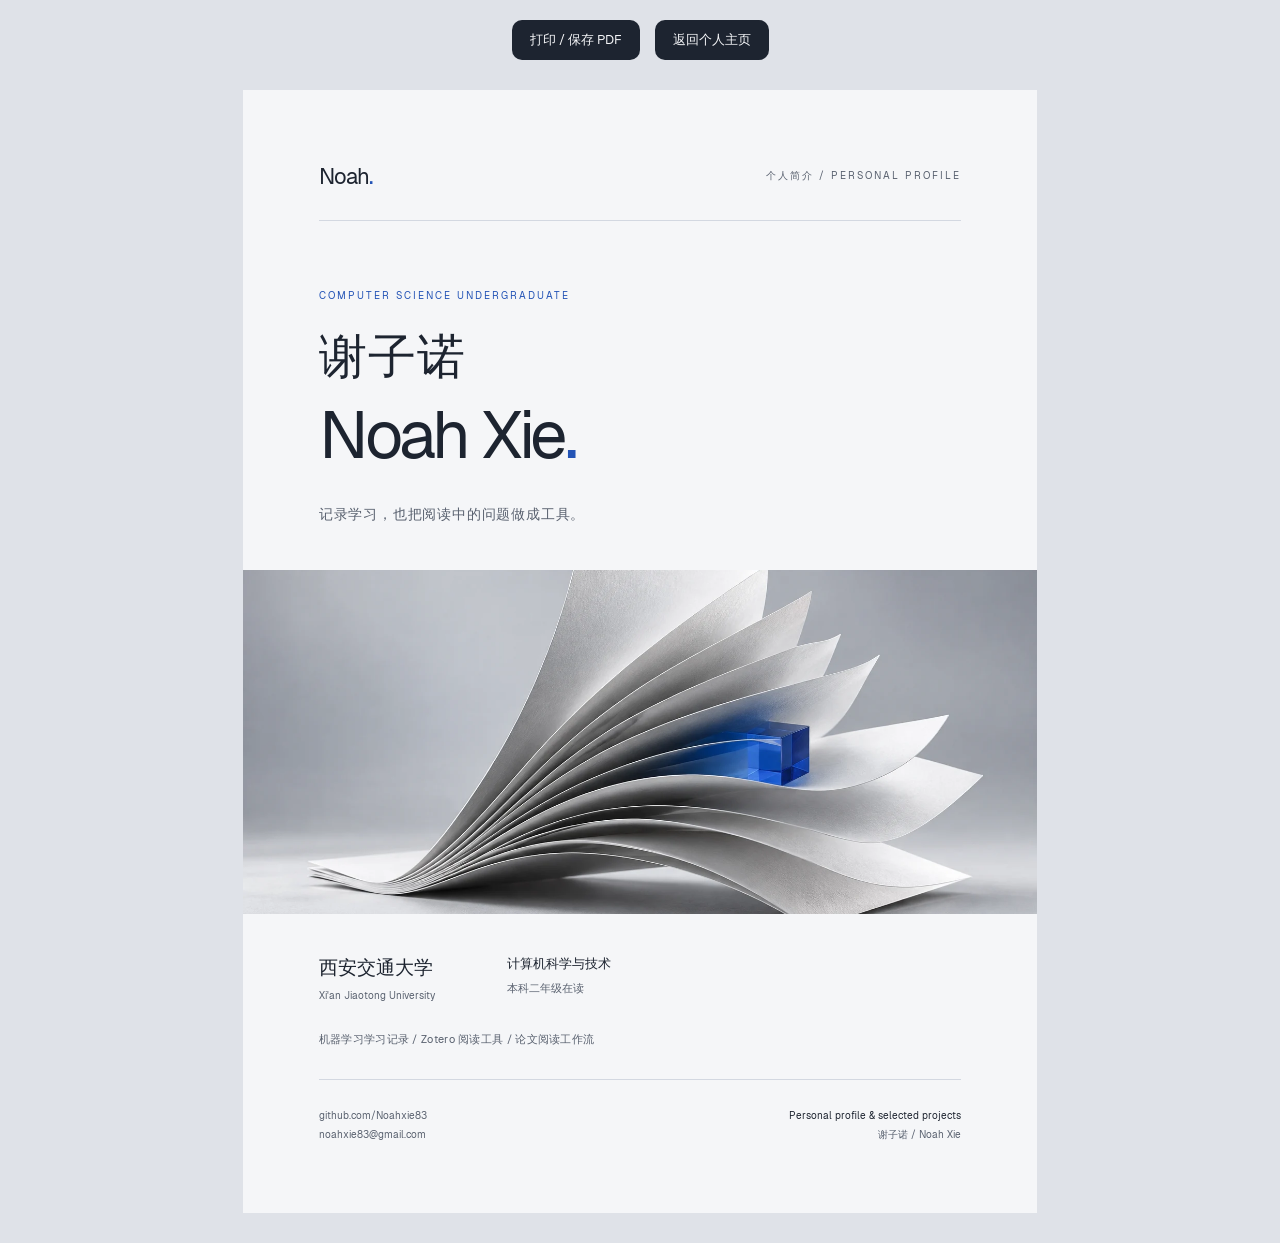
==== cover-zh.html @ ebf976f7 "Create personal introduction, A4 cover and curated project showcase" ====
<!doctype html>
<html lang="zh-CN">
<head><meta charset="utf-8"><meta name="viewport" content="width=device-width,initial-scale=1"><title>谢子诺 | 个人简介封面</title><style>
@font-face{font-family:Geist;src:url('assets/geist-sans.woff2') format('woff2');font-weight:100 900;font-display:swap}*{box-sizing:border-box}body{margin:0;background:#dfe2e8;color:#1d2430;font-family:Geist,'Microsoft YaHei','PingFang SC',sans-serif;-webkit-font-smoothing:antialiased}.page{width:210mm;height:297mm;margin:30px auto;background:#f5f6f8;position:relative;overflow:hidden;padding:19mm 20mm}.top{display:flex;justify-content:space-between;align-items:center;padding-bottom:8mm;border-bottom:1px solid #d3d8e1}.wordmark{font-size:22px;font-weight:600;letter-spacing:-1px}.wordmark span{color:#2454b6}.type{font-size:10px;letter-spacing:2px;color:#59616f}.identity{padding-top:18mm;position:relative;z-index:1}.eyebrow{font-size:10px;letter-spacing:2px;color:#2454b6;margin:0 0 6mm}.name{margin:0;font-size:48px;font-weight:550;line-height:1.3;letter-spacing:1px}.english{font-size:67px;font-weight:450;letter-spacing:-3.2px;line-height:1.2;margin-top:2mm}.english span{color:#2454b6}.description{font-size:14px;color:#59616f;letter-spacing:.8px;margin:8mm 0 0}.art{margin:12mm -20mm 0;height:91mm;overflow:hidden}.art img{width:100%;height:100%;object-fit:cover;object-position:center 59%}.education{display:flex;gap:19mm;margin-top:11mm;align-items:start}.school{font-size:19px;font-weight:550;margin:0}.school-en{font-size:10px;color:#59616f;margin:2mm 0 0}.major{font-size:13px;margin:0}.year{font-size:11px;color:#59616f;margin:2mm 0 0}.topic{margin:8mm 0 0;font-size:11px;color:#59616f;letter-spacing:.3px}.footer{position:absolute;bottom:18mm;left:20mm;right:20mm;padding-top:7mm;border-top:1px solid #d3d8e1;display:flex;justify-content:space-between;align-items:start}.links{font-size:10px;line-height:1.9;color:#59616f}.links a{color:inherit;text-decoration:none}.closing{font-size:10px;color:#59616f;text-align:right;line-height:1.9}.closing strong{font-weight:500;color:#1d2430}.tools{display:flex;justify-content:center;gap:15px;margin:20px}.tools button,.tools a{padding:11px 18px;background:#1d2430;color:#f5f6f8;border:0;border-radius:10px;font:13px Geist,'Microsoft YaHei',sans-serif;text-decoration:none;cursor:pointer}@page{size:A4;margin:0}@media print{body{background:#f5f6f8}.page{margin:0}.tools{display:none}}@media screen and (max-width:840px){.page{margin:0;transform-origin:top left}.tools{justify-content:start}}
</style></head>
<body><div class="tools"><button onclick="window.print()">打印 / 保存 PDF</button><a href="zh.html">返回个人主页</a></div><main class="page"><header class="top"><div class="wordmark">Noah<span>.</span></div><div class="type">个人简介 / PERSONAL PROFILE</div></header><section class="identity"><p class="eyebrow">COMPUTER SCIENCE UNDERGRADUATE</p><h1 class="name">谢子诺</h1><div class="english">Noah Xie<span>.</span></div><p class="description">记录学习，也把阅读中的问题做成工具。</p></section><figure class="art"><img src="assets/hero.webp" alt="银白纸页与蓝色玻璃构成的阅读概念作品"></figure><section class="education"><div><h2 class="school">西安交通大学</h2><p class="school-en">Xi'an Jiaotong University</p></div><div><p class="major">计算机科学与技术</p><p class="year">本科二年级在读</p></div></section><p class="topic">机器学习学习记录 / Zotero 阅读工具 / 论文阅读工作流</p><footer class="footer"><div class="links"><a href="https://github.com/Noahxie83">github.com/Noahxie83</a><br><a href="mailto:noahxie83@gmail.com">noahxie83@gmail.com</a></div><div class="closing"><strong>Personal profile & selected projects</strong><br>谢子诺 / Noah Xie</div></footer></main></body></html>
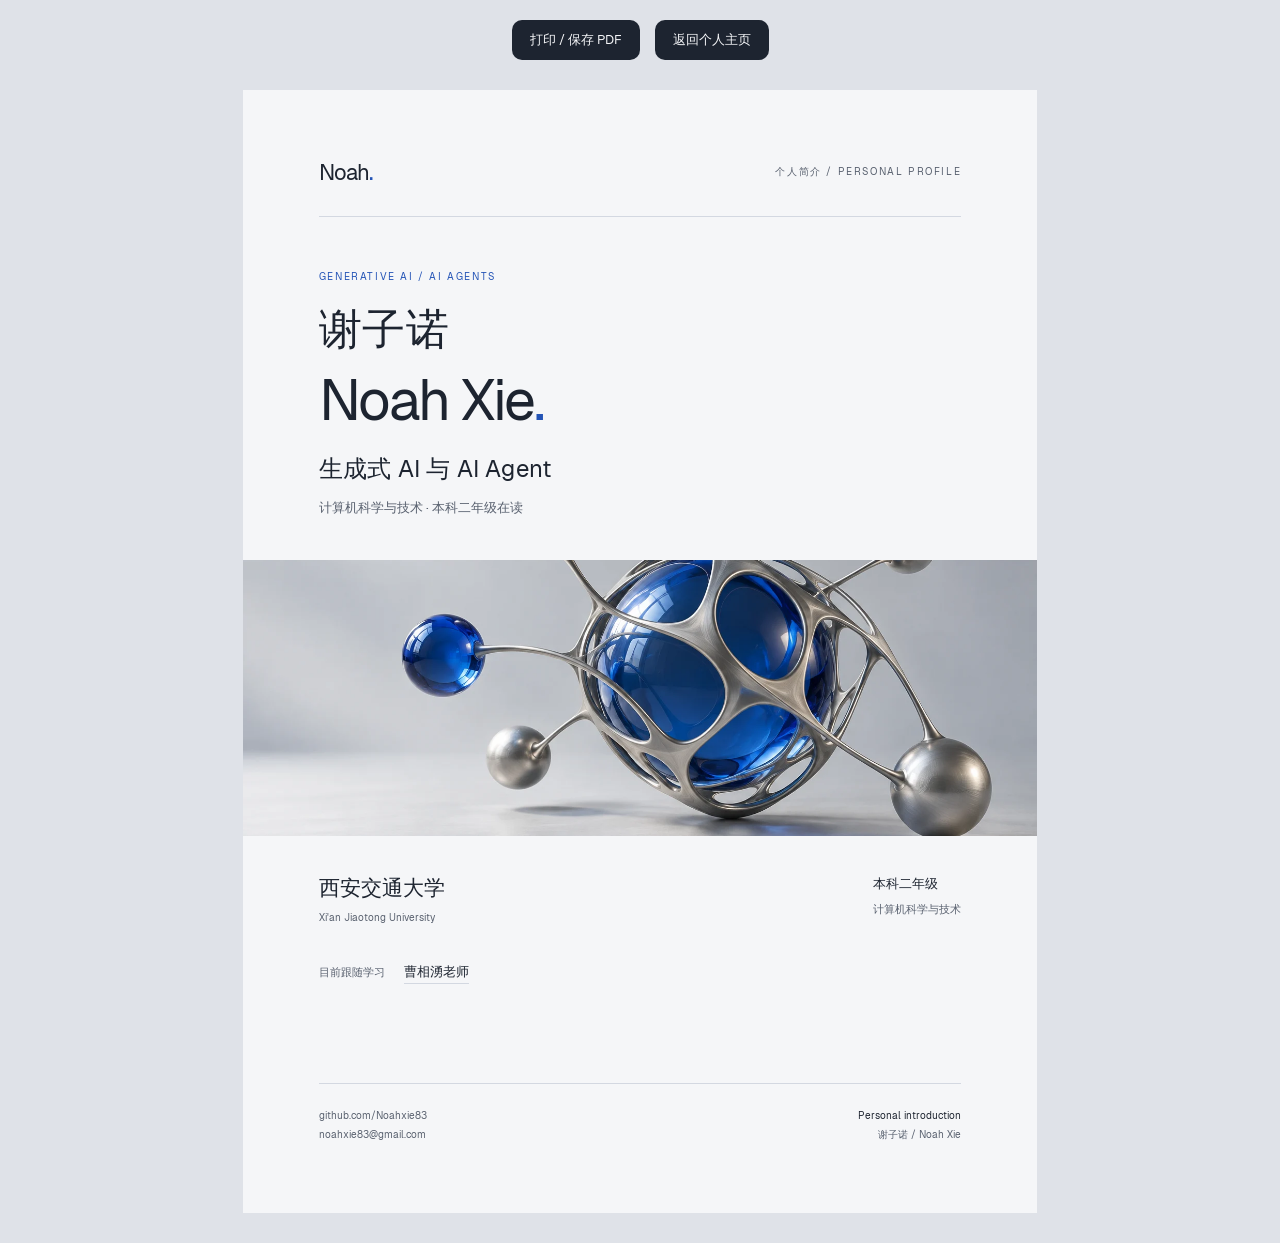
==== commit eb6de879: "Center personal introduction on generative AI, AI agents and guided study" ====
--- a/cover-zh.html
+++ b/cover-zh.html
@@ -1,6 +1,32 @@
 <!doctype html>
-<html lang="zh-CN">
-<head><meta charset="utf-8"><meta name="viewport" content="width=device-width,initial-scale=1"><title>谢子诺 | 个人简介封面</title><style>
-@font-face{font-family:Geist;src:url('assets/geist-sans.woff2') format('woff2');font-weight:100 900;font-display:swap}*{box-sizing:border-box}body{margin:0;background:#dfe2e8;color:#1d2430;font-family:Geist,'Microsoft YaHei','PingFang SC',sans-serif;-webkit-font-smoothing:antialiased}.page{width:210mm;height:297mm;margin:30px auto;background:#f5f6f8;position:relative;overflow:hidden;padding:19mm 20mm}.top{display:flex;justify-content:space-between;align-items:center;padding-bottom:8mm;border-bottom:1px solid #d3d8e1}.wordmark{font-size:22px;font-weight:600;letter-spacing:-1px}.wordmark span{color:#2454b6}.type{font-size:10px;letter-spacing:2px;color:#59616f}.identity{padding-top:18mm;position:relative;z-index:1}.eyebrow{font-size:10px;letter-spacing:2px;color:#2454b6;margin:0 0 6mm}.name{margin:0;font-size:48px;font-weight:550;line-height:1.3;letter-spacing:1px}.english{font-size:67px;font-weight:450;letter-spacing:-3.2px;line-height:1.2;margin-top:2mm}.english span{color:#2454b6}.description{font-size:14px;color:#59616f;letter-spacing:.8px;margin:8mm 0 0}.art{margin:12mm -20mm 0;height:91mm;overflow:hidden}.art img{width:100%;height:100%;object-fit:cover;object-position:center 59%}.education{display:flex;gap:19mm;margin-top:11mm;align-items:start}.school{font-size:19px;font-weight:550;margin:0}.school-en{font-size:10px;color:#59616f;margin:2mm 0 0}.major{font-size:13px;margin:0}.year{font-size:11px;color:#59616f;margin:2mm 0 0}.topic{margin:8mm 0 0;font-size:11px;color:#59616f;letter-spacing:.3px}.footer{position:absolute;bottom:18mm;left:20mm;right:20mm;padding-top:7mm;border-top:1px solid #d3d8e1;display:flex;justify-content:space-between;align-items:start}.links{font-size:10px;line-height:1.9;color:#59616f}.links a{color:inherit;text-decoration:none}.closing{font-size:10px;color:#59616f;text-align:right;line-height:1.9}.closing strong{font-weight:500;color:#1d2430}.tools{display:flex;justify-content:center;gap:15px;margin:20px}.tools button,.tools a{padding:11px 18px;background:#1d2430;color:#f5f6f8;border:0;border-radius:10px;font:13px Geist,'Microsoft YaHei',sans-serif;text-decoration:none;cursor:pointer}@page{size:A4;margin:0}@media print{body{background:#f5f6f8}.page{margin:0}.tools{display:none}}@media screen and (max-width:840px){.page{margin:0;transform-origin:top left}.tools{justify-content:start}}
+<html lang="zh-CN"><head><meta charset="utf-8"><meta name="viewport" content="width=device-width,initial-scale=1"><title>谢子诺 / Noah Xie · 个人简介</title><style>
+@font-face{font-family:Geist;src:url('assets/geist-sans.woff2') format('woff2');font-weight:100 900;font-display:swap}
+*{box-sizing:border-box}body{margin:0;background:#dfe2e8;color:#1d2430;font-family:Geist,'Microsoft YaHei','PingFang SC',sans-serif;-webkit-font-smoothing:antialiased}
+.page{width:210mm;height:297mm;margin:30px auto;background:#f5f6f8;position:relative;overflow:hidden;padding:18mm 20mm}
+.top{display:flex;justify-content:space-between;align-items:center;padding-bottom:8mm;border-bottom:1px solid #d3d8e1}
+.wordmark{font-size:22px;font-weight:600;letter-spacing:-1px}.wordmark span{color:#2454b6}.type{font-size:10px;letter-spacing:1.6px;color:#59616f}
+.identity{padding-top:14mm}.eyebrow{font-size:10px;letter-spacing:1.6px;color:#2454b6;margin:0 0 5mm}
+.name{margin:0;font-size:77px;font-weight:500;line-height:1.2;letter-spacing:-3.4px}.name span{color:#2454b6}
+.focus{font-size:27px;letter-spacing:-.6px;font-weight:450;line-height:1.35;margin:5mm 0 0}
+.role{font-size:13px;color:#59616f;line-height:1.7;margin:3mm 0 0}
+.art{margin:11mm -20mm 0;height:87mm;overflow:hidden}.art img{width:100%;height:100%;object-fit:cover;object-position:center 58%}
+.education{display:flex;justify-content:space-between;gap:12mm;margin-top:10mm;align-items:start}
+.school{font-size:21px;font-weight:500;line-height:1.35;margin:0;letter-spacing:-.5px}.school-en{font-size:10px;color:#59616f;margin:2mm 0 0;line-height:1.6}
+.major{font-size:13px;line-height:1.6;margin:0}.year{font-size:11px;color:#59616f;margin:2mm 0 0}
+.guidance{margin-top:9mm;display:flex;align-items:baseline;gap:5mm;font-size:11px;line-height:1.8;color:#59616f}
+.guidance a{color:#1d2430;text-decoration:none;border-bottom:1px solid #d3d8e1;font-size:13px}
+.footer{position:absolute;bottom:18mm;left:20mm;right:20mm;padding-top:6mm;border-top:1px solid #d3d8e1;display:flex;justify-content:space-between;align-items:start}
+.links{font-size:10px;line-height:1.9;color:#59616f}.links a{color:inherit;text-decoration:none}.closing{font-size:10px;color:#59616f;text-align:right;line-height:1.9}.closing strong{font-weight:500;color:#1d2430}
+.tools{display:flex;justify-content:center;gap:15px;margin:20px}.tools button,.tools a{padding:11px 18px;background:#1d2430;color:#f5f6f8;border:0;border-radius:10px;font:13px Geist,'Microsoft YaHei',sans-serif;text-decoration:none;cursor:pointer}
+.zh .name{font-size:43px;line-height:1.3;letter-spacing:.4px}.zh .english-name{font-size:57px;line-height:1.2;letter-spacing:-2px;margin-top:2mm}.zh .english-name span{color:#2454b6}.zh .focus{font-size:24px;letter-spacing:.2px;margin-top:5mm}.zh .art{height:73mm}.zh .school{font-size:21px;letter-spacing:0}.zh .guidance{margin-top:9mm}
+@page{size:A4;margin:0}@media print{body{background:#f5f6f8}.page{margin:0}.tools{display:none}}@media screen and (max-width:840px){.page{margin:0;transform-origin:top left}.tools{justify-content:start}}
 </style></head>
-<body><div class="tools"><button onclick="window.print()">打印 / 保存 PDF</button><a href="zh.html">返回个人主页</a></div><main class="page"><header class="top"><div class="wordmark">Noah<span>.</span></div><div class="type">个人简介 / PERSONAL PROFILE</div></header><section class="identity"><p class="eyebrow">COMPUTER SCIENCE UNDERGRADUATE</p><h1 class="name">谢子诺</h1><div class="english">Noah Xie<span>.</span></div><p class="description">记录学习，也把阅读中的问题做成工具。</p></section><figure class="art"><img src="assets/hero.webp" alt="银白纸页与蓝色玻璃构成的阅读概念作品"></figure><section class="education"><div><h2 class="school">西安交通大学</h2><p class="school-en">Xi'an Jiaotong University</p></div><div><p class="major">计算机科学与技术</p><p class="year">本科二年级在读</p></div></section><p class="topic">机器学习学习记录 / Zotero 阅读工具 / 论文阅读工作流</p><footer class="footer"><div class="links"><a href="https://github.com/Noahxie83">github.com/Noahxie83</a><br><a href="mailto:noahxie83@gmail.com">noahxie83@gmail.com</a></div><div class="closing"><strong>Personal profile & selected projects</strong><br>谢子诺 / Noah Xie</div></footer></main></body></html>
+<body><div class="tools"><button onclick="window.print()">打印 / 保存 PDF</button><a href="zh.html">返回个人主页</a></div>
+<main class="page zh">
+ <header class="top"><div class="wordmark">Noah<span>.</span></div><div class="type">个人简介 / PERSONAL PROFILE</div></header>
+ <section class="identity"><p class="eyebrow">GENERATIVE AI / AI AGENTS</p><h1 class="name">谢子诺</h1><div class="english-name">Noah Xie<span>.</span></div><p class="focus">生成式 AI 与 AI Agent</p><p class="role">计算机科学与技术 · 本科二年级在读</p></section>
+ <figure class="art"><img src="assets/hero.webp" alt="以银色连接结构和蓝色玻璃表现生成式 AI 与智能体的概念作品"></figure>
+ <section class="education"><div><h2 class="school">西安交通大学</h2><p class="school-en">Xi'an Jiaotong University</p></div><div><p class="major">本科二年级</p><p class="year">计算机科学与技术</p></div></section>
+ <div class="guidance"><span>目前跟随学习</span><a href="https://gr.xjtu.edu.cn/caoxiangyong/">曹相湧老师</a></div>
+ <footer class="footer"><div class="links"><a href="https://github.com/Noahxie83">github.com/Noahxie83</a><br><a href="mailto:noahxie83@gmail.com">noahxie83@gmail.com</a></div><div class="closing"><strong>Personal introduction</strong><br>谢子诺 / Noah Xie</div></footer>
+</main></body></html>
